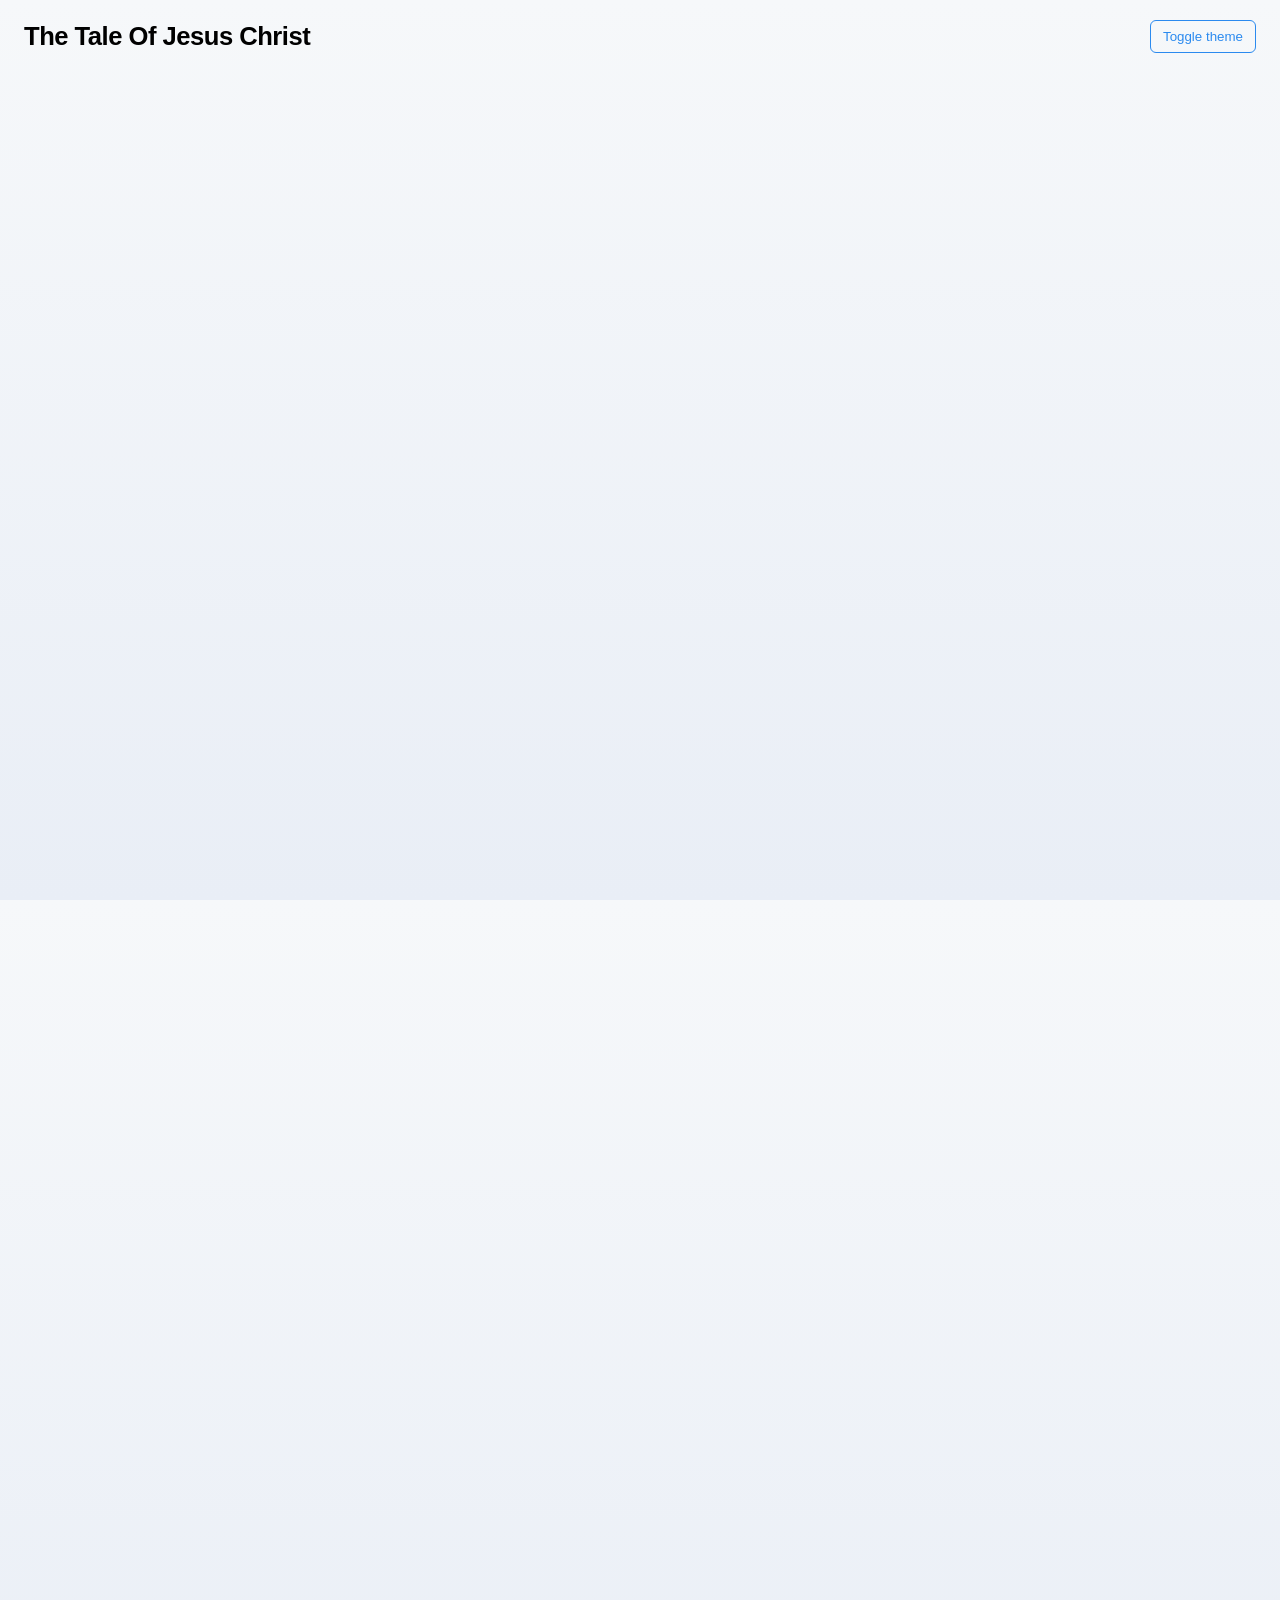
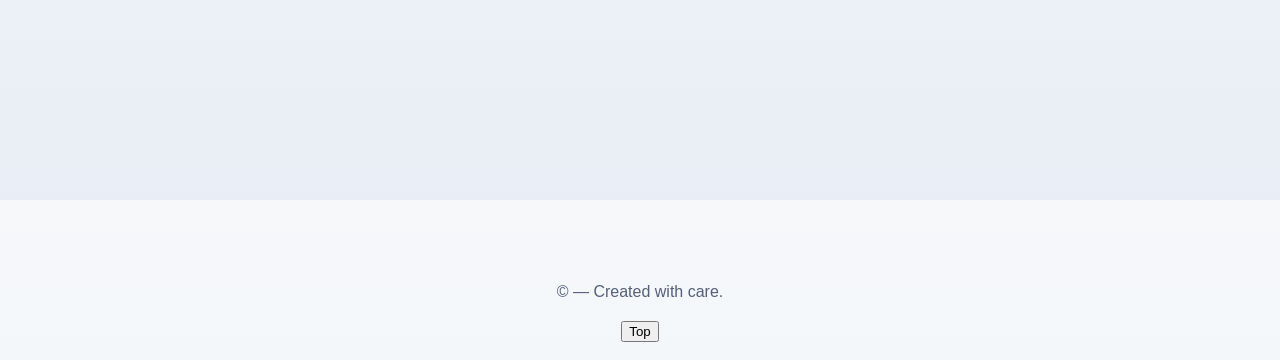
==== index.html @ 2598761e "Updated all files" ====
<!doctype html>
<html>
<head>
 <title>Jesus Christ</title>
 <meta charset="utf-8" />
 <meta http-equiv="Content-type" content="text/html; charset=utf-8" />
 <meta name="viewport" content="width=device-width, initial-scale=1" />
    <link rel="stylesheet" href="styles.css" />
    <script src="script.js" defer></script>

</head>
<style>
    #my-group {
        text-align:center;
    }
</style>
<body>    
<div class="site">
    <header class="site-header">
        <h1><b>The Tale Of Jesus Christ</b></h1>
        <div class="header-actions">
            <button id="theme-toggle" aria-pressed="false">Toggle theme</button>
    </header>
    <main class="container">

    <a id="top"></a>

    <h3><b>A few facts about our Lord and personal Saviour Jesus Christ</b></h3>

    <img class="hero" src="https://upload.wikimedia.org/wikipedia/commons/thumb/9/96/Bloch-SermonOnTheMount.jpg/600px-Bloch-SermonOnTheMount.jpg" alt="Sermon on the Mount painting" />
    <p><b> Jesus Christ of Nazareth,</b></p> 
        <p><i> was a 1st-century Jewish preacher and religious leader.
         He is the central figure of Christianity, the world's largest religion.Jesus is the incarnation of God the Son an awaited messiah,
        or Christ, a descendant from king David line that is prophesied in the Old Testament. 
        Virtually all modern scholars agree that Jesus existed historically.Accounts of Jesus's life are contained in the Gospels,
        especially the four canonical Gospels in the New Testament. Since the Enlightenment, academic research has yielded various views on the
        historical reliability of the Gospels and how closely they reflect the historical Jesus.</i></p>

        <h1><b>John 14:6</b></h1>
        <p><mark>I am the way the truth and the life,
             no one cometh to the father expect through me.</mark></p>

             <hr />

        <h3><b>About Jesus Christ</b></h3>
        
        <ul>
            <li><strong>Jesus</strong> was a real person who lived in first-century Judea.</li>
            <li>He was baptized by John the Baptist.</li>
            <li> He was regarded as the Messiah by his disciples.</li>
            <li> His ministry began around the age of 30.</li>

        </ul>

        <hr />

        <h3><b>Top three fact about Jesus</b></h3>

        <ol>
            <li>Born to a virgin.</li>
            <li>He was rejected so we can be accepted.</li>
            <li>He became weary that we may become rested.</li>

        </ol>

        <hr />

        <h3><b>Jesus closest friends</b></h3>

        <ul>
            <li><a href="http://127.0.0.1:5500/peter.html" target="_self">Peter</a></li>
            <li><a href="http://127.0.0.1:5500/Lazarus.html" target="_self">Lazarus</a></li>
            <li>John</li>
        </ul>

        <hr />

        <table>
             <tr><th>Name</th><th>Age</th><th>Gender</th></tr>
             <tr><td>Peter</td><td>60</td><td>M</td></tr>
             <tr><td>Lazarus</td><td>40</td><td>M</td></tr>
             <tr><td>John</td><td>94</td><td>M</td></tr>

        </table>

        <hr />

        <p>Want to know more...!!</p>

        <form class="learn-more" action="https://en.wikipedia.org/wiki/Jesus" method="get" target="_blank">
            <input type="submit" value="Learn more on Wikipedia" />
        </form>


        <div class="video-wrap">
            <iframe width="560" height="315" src="https://www.youtube.com/embed/2mgUPt2KI08?si=qDTOIeKYxM3SbyME" title="YouTube video player" frameborder="0" allow="accelerometer; autoplay; clipboard-write; encrypted-media; gyroscope; picture-in-picture; web-share" referrerpolicy="strict-origin-when-cross-origin" allowfullscreen></iframe>
        </div>

        <h2 class="thanks">Thanks for viewing this page.</h2>

    </main>

    <footer class="site-footer">
        <p>© <span id="year"></span> — Created with care.</p>
        <a class="back-top" href="#top"><button on click="displayResult()">Top</button></a>
    </footer>

</div>
</body>
</html>
---- styles.css ----
/* styles.css - simple modern styles with light/dark theme */
table,th,td,tr {
    border:1px solid black;
}

:root{
  --bg:#f6f8fa;
  --card:#ffffff;
  --text:black;
  --muted:#556078;
  --accent:#2b8aef;
  --radius:10px;
  --max-width:900px;
}
:root[data-theme='dark']{
  --bg:#0b1220;
  --card:#0f1724;
  --text:#e6eef8;
  --muted:#9fb3d6;
  --accent:#7fb4ff;
}
*{box-sizing:border-box}
html,body{height:100%}
body{
  margin:0;
  font-family: -apple-system, BlinkMacSystemFont, 'Segoe UI', Roboto, 'Helvetica Neue', Arial;
  background:linear-gradient(180deg,var(--bg),#e9eef6);
  color:var(--text);
  -webkit-font-smoothing:antialiased;
  -moz-osx-font-smoothing:grayscale;
  line-height:1.45;
}
.site{display:flex;flex-direction:column;min-height:100vh}
.container{max-width:var(--max-width);margin:28px auto;padding:24px;background:var(--card);border-radius:var(--radius);box-shadow:0 6px 18px rgba(11,37,73,0.08)}
.site-header{display:flex;align-items:center;justify-content:space-between;padding:18px 24px;background:transparent}
.site-header h1{margin:0;font-size:1.6rem;letter-spacing:-0.5px;}
.header-actions{display:flex;gap:8px;align-items:center}
#theme-toggle{background:transparent;border:1px solid var(--accent);color:var(--accent);padding:8px 12px;border-radius:6px;cursor:pointer}
#theme-toggle[aria-pressed='true']{background:var(--accent);color:white}
.hero{max-width:100%;height:auto;border-radius:8px;display:block;margin:12px 0}
h2,h3{color:var(--text)}
p{color:var(--muted)}
ul,ol{margin-left:1.2rem}
table{width:100%;border-collapse:collapse;margin-top:12px}
th,td{padding:10px;border-bottom:0px solid rgba(11,37,73,0.06);text-align:left}
th{background:transparent;color:var(--text)}
.learn-more input[type=submit],input[type=submit]{background:var(--accent);color:white;border:0;padding:10px 14px;border-radius:8px;cursor:pointer}
.video-wrap{margin:16px 0;max-width:100%;display:flex;justify-content:center}
.video-wrap iframe{width:100%;max-width:700px;height:400px;border-radius:8px}
.site-footer{margin-top:auto;padding:18px;text-align:center;color:var(--muted)}
.thanks{margin-top:16px}
/* responsive */
@media (max-width:720px){
  .container{margin:18px;padding:16px}
  .video-wrap iframe{height:220px}
}
/* small entrance animation */
.container{opacity:0;transform:translateY(8px);transition:opacity .45s ease,transform .45s ease}
body.is-ready .container{opacity:1;transform:none}

/* accessibility focus */
a:focus,button:focus,input:focus,textarea:focus{outline:3px solid rgba(43,138,239,0.18);outline-offset:2px}
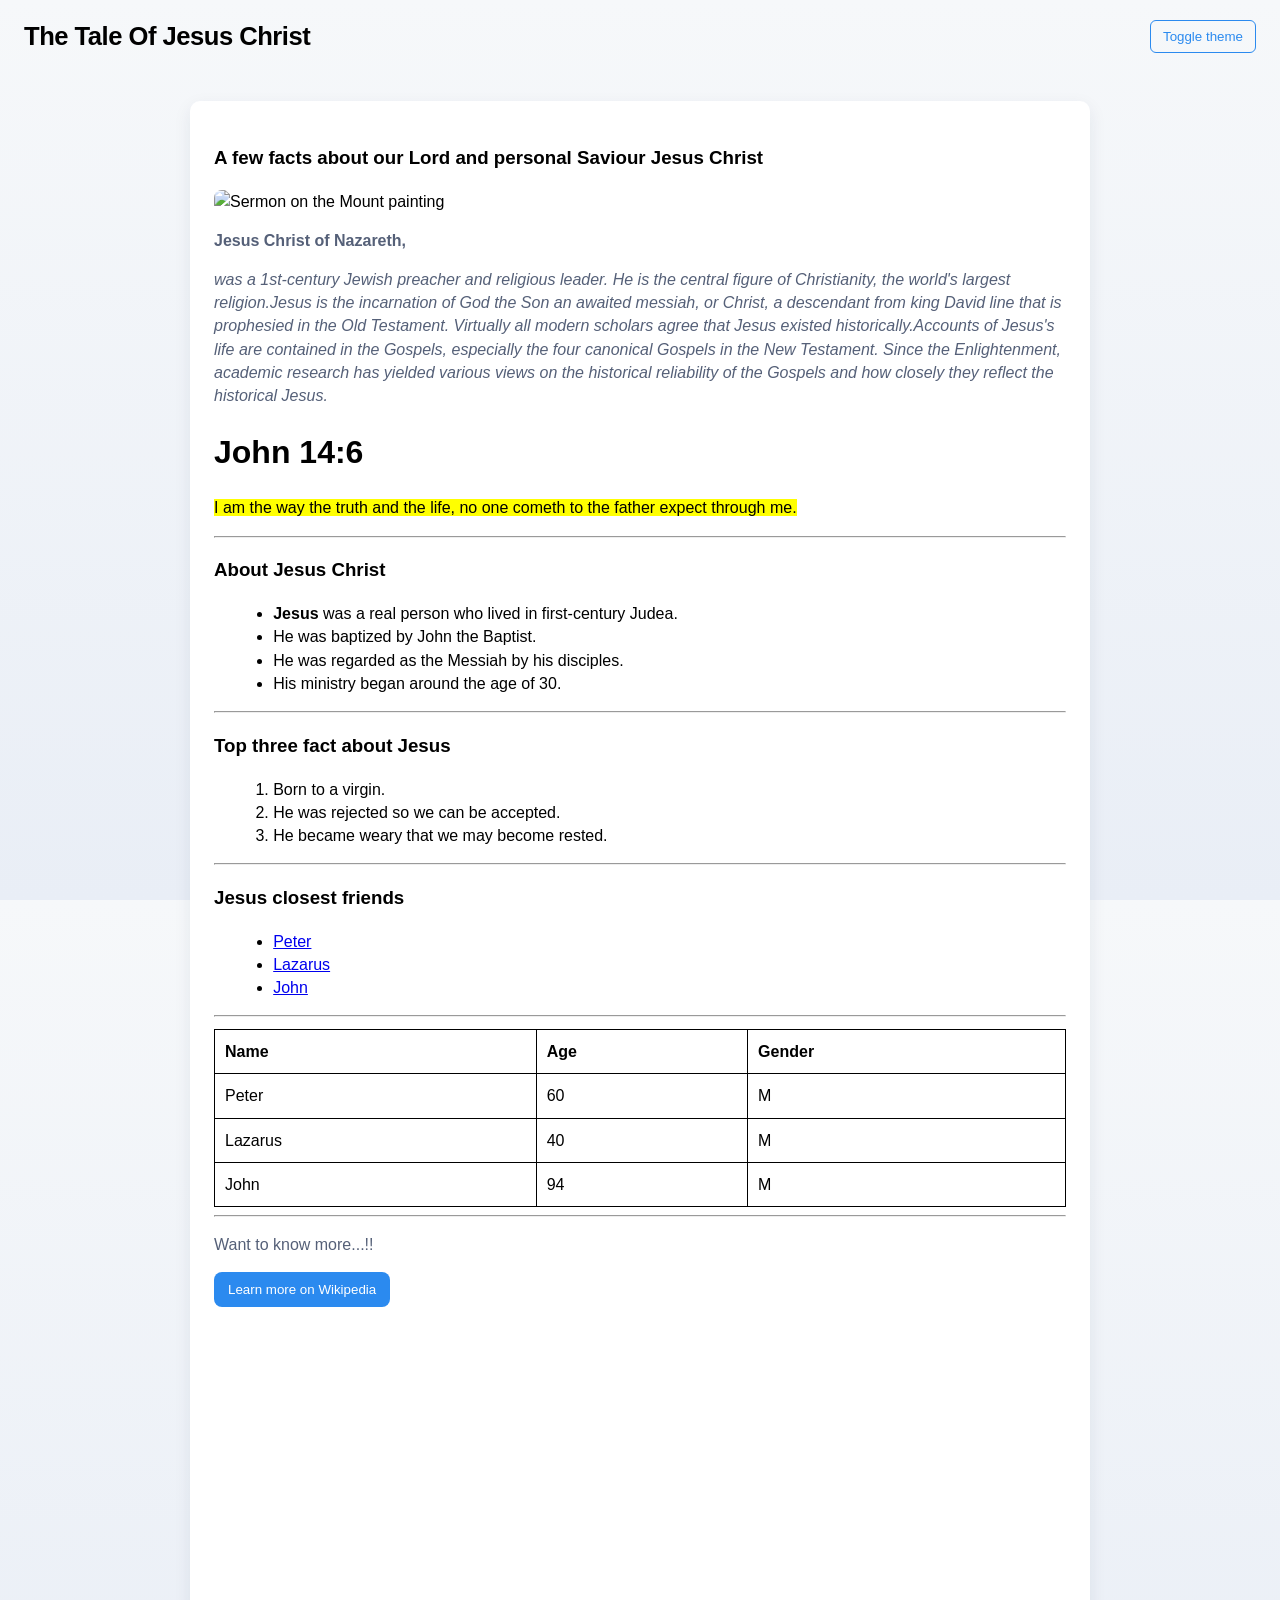
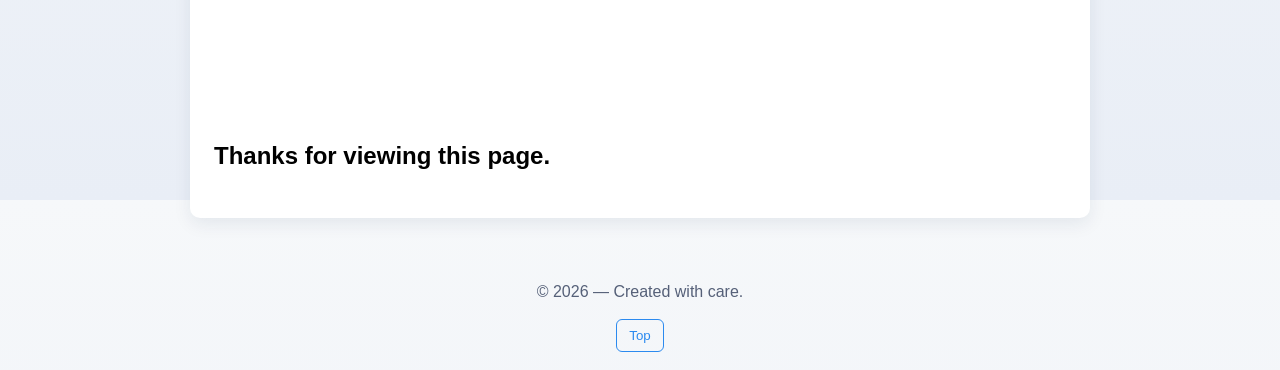
==== commit d0eff681: "Updated all files" ====
--- a/index.html
+++ b/index.html
@@ -5,8 +5,8 @@
  <meta charset="utf-8" />
  <meta http-equiv="Content-type" content="text/html; charset=utf-8" />
  <meta name="viewport" content="width=device-width, initial-scale=1" />
-    <link rel="stylesheet" href="styles.css" />
-    <script src="script.js" defer></script>
+    <link rel="stylesheet" href="css/styles.css" />
+    <script src="js/script.js" defer></script>
 
 </head>
 <style>
@@ -68,9 +68,9 @@
         <h3><b>Jesus closest friends</b></h3>
 
         <ul>
-            <li><a href="http://127.0.0.1:5500/peter.html" target="_self">Peter</a></li>
-            <li><a href="http://127.0.0.1:5500/Lazarus.html" target="_self">Lazarus</a></li>
-            <li>John</li>
+            <li><a href="/peter" target="_self">Peter</a></li>
+            <li><a href="/Lazarus" target="_self">Lazarus</a></li>
+            <li><a href="/john" target="_self">John</a></li>
         </ul>
 
         <hr />
@@ -102,7 +102,7 @@
 
     <footer class="site-footer">
         <p>© <span id="year"></span> — Created with care.</p>
-        <a class="back-top" href="#top"><button on click="displayResult()">Top</button></a>
+        <a class="back-top" href="#top"><button id="theme-toggle" aria-pressed="false" on click="displayResult()">Top</button></a>
     </footer>
 
 </div>
--- a/css/styles.css
+++ b/css/styles.css
@@ -0,0 +1,62 @@
+/* styles.css - simple modern styles with light/dark theme */
+table,th,td,tr {
+    border:1px solid black;
+}
+
+:root{
+  --bg:#f6f8fa;
+  --card:#ffffff;
+  --text:black;
+  --muted:#556078;
+  --accent:#2b8aef;
+  --radius:10px;
+  --max-width:900px;
+}
+:root[data-theme='dark']{
+  --bg:#0b1220;
+  --card:#0f1724;
+  --text:#e6eef8;
+  --muted:#9fb3d6;
+  --accent:#7fb4ff;
+}
+*{box-sizing:border-box}
+html,body{height:100%}
+body{
+  margin:0;
+  font-family: -apple-system, BlinkMacSystemFont, 'Segoe UI', Roboto, 'Helvetica Neue', Arial;
+  background:linear-gradient(180deg,var(--bg),#e9eef6);
+  color:var(--text);
+  -webkit-font-smoothing:antialiased;
+  -moz-osx-font-smoothing:grayscale;
+  line-height:1.45;
+}
+.site{display:flex;flex-direction:column;min-height:100vh}
+.container{max-width:var(--max-width);margin:28px auto;padding:24px;background:var(--card);border-radius:var(--radius);box-shadow:0 6px 18px rgba(11,37,73,0.08)}
+.site-header{display:flex;align-items:center;justify-content:space-between;padding:18px 24px;background:transparent}
+.site-header h1{margin:0;font-size:1.6rem;letter-spacing:-0.5px;}
+.header-actions{display:flex;gap:8px;align-items:center}
+#theme-toggle{background:transparent;border:1px solid var(--accent);color:var(--accent);padding:8px 12px;border-radius:6px;cursor:pointer}
+#theme-toggle[aria-pressed='true']{background:var(--accent);color:white}
+.hero{max-width:100%;height:auto;border-radius:8px;display:block;margin:12px 0}
+h2,h3{color:var(--text)}
+p{color:var(--muted)}
+ul,ol{margin-left:1.2rem}
+table{width:100%;border-collapse:collapse;margin-top:12px}
+th,td{padding:10px;border-bottom:0px solid rgba(11,37,73,0.06);text-align:left}
+th{background:transparent;color:var(--text)}
+.learn-more input[type=submit],input[type=submit]{background:var(--accent);color:white;border:0;padding:10px 14px;border-radius:8px;cursor:pointer}
+.video-wrap{margin:16px 0;max-width:100%;display:flex;justify-content:center}
+.video-wrap iframe{width:100%;max-width:700px;height:400px;border-radius:8px}
+.site-footer{margin-top:auto;padding:18px;text-align:center;color:var(--muted)}
+.thanks{margin-top:16px}
+/* responsive */
+@media (max-width:720px){
+  .container{margin:18px;padding:16px}
+  .video-wrap iframe{height:220px}
+}
+/* small entrance animation */
+.container{opacity:0;transform:translateY(8px);transition:opacity .45s ease,transform .45s ease}
+body.is-ready .container{opacity:1;transform:none}
+
+/* accessibility focus */
+a:focus,button:focus,input:focus,textarea:focus{outline:3px solid rgba(43,138,239,0.18);outline-offset:2px}
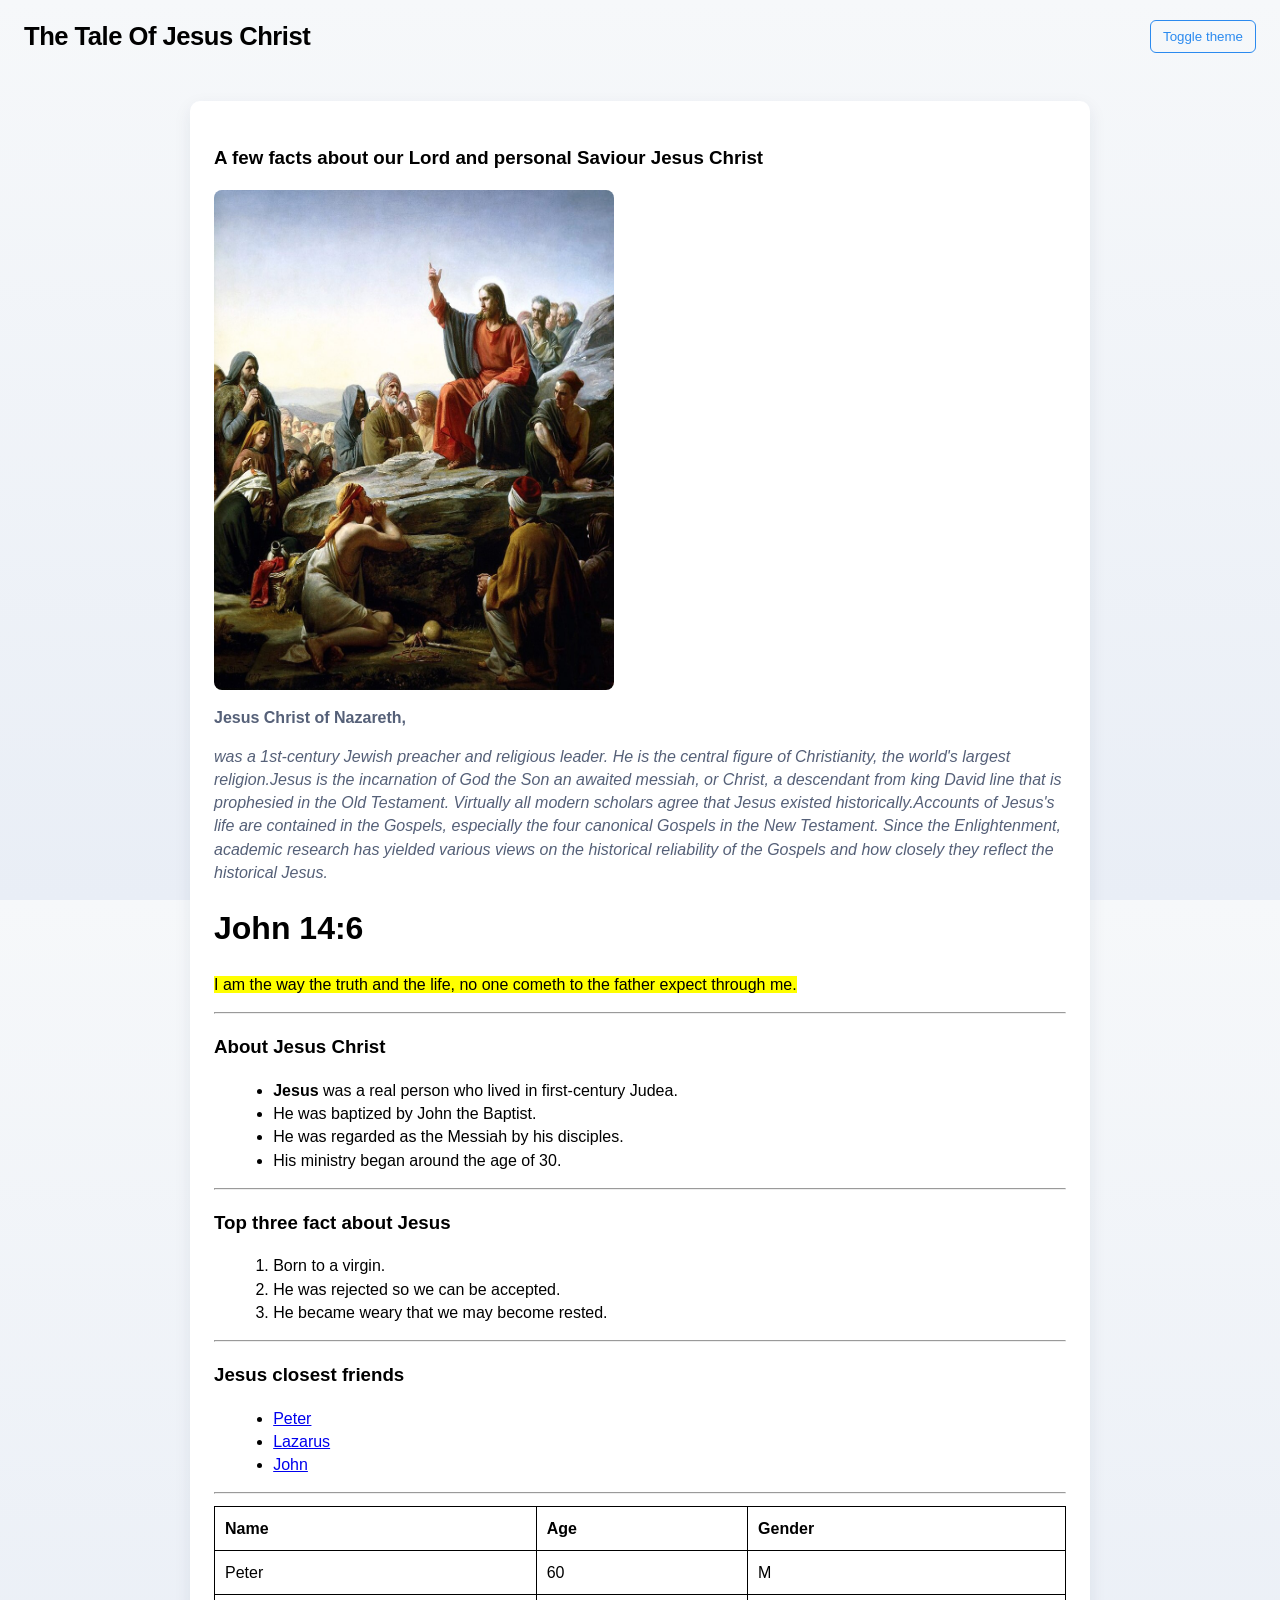
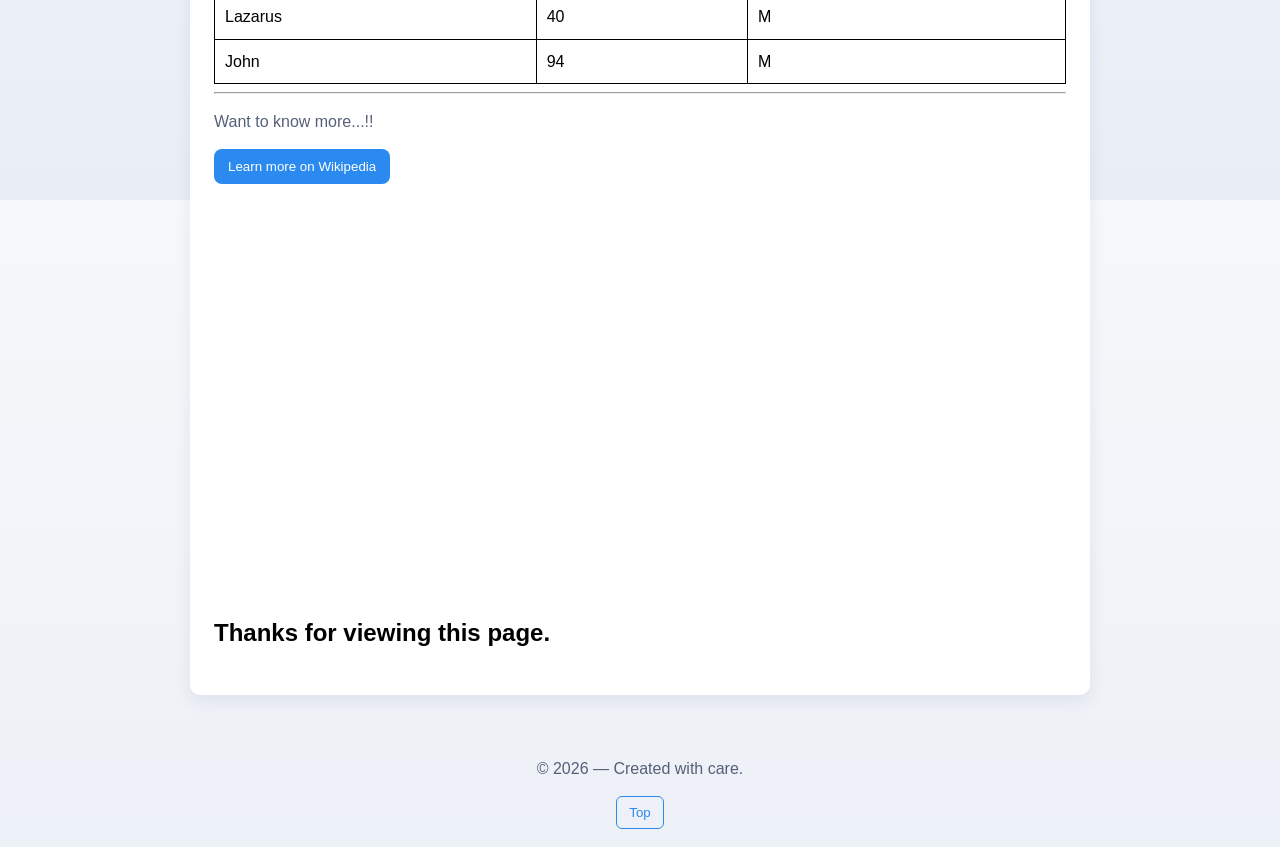
==== commit 2a06f9cd: "Update website files" ====
--- a/index.html
+++ b/index.html
@@ -1,110 +1,136 @@
 <!doctype html>
 <html>
-<head>
- <title>Jesus Christ</title>
- <meta charset="utf-8" />
- <meta http-equiv="Content-type" content="text/html; charset=utf-8" />
- <meta name="viewport" content="width=device-width, initial-scale=1" />
-    <link rel="stylesheet" href="css/styles.css" />
-    <script src="js/script.js" defer></script>
 
-</head>
-<style>
-    #my-group {
-        text-align:center;
-    }
-</style>
-<body>    
-<div class="site">
-    <header class="site-header">
-        <h1><b>The Tale Of Jesus Christ</b></h1>
-        <div class="header-actions">
-            <button id="theme-toggle" aria-pressed="false">Toggle theme</button>
-    </header>
-    <main class="container">
+    <head>
+        <title>Jesus Christ</title>
+        <meta charset="utf-8" />
+        <meta http-equiv="Content-type" content="text/html; charset=utf-8" />
+        <meta name="viewport" content="width=device-width, initial-scale=1" />
+        <link rel="stylesheet" href="css/styles.css" />
+        <script src="js/script.js" defer></script>
 
-    <a id="top"></a>
+    </head>
+    <style>
+        #my-group {
+            text-align: center;
+        }
+    </style>
 
-    <h3><b>A few facts about our Lord and personal Saviour Jesus Christ</b></h3>
+    <body>
+        <div class="site">
+            <header class="site-header">
+                <h1><b>The Tale Of Jesus Christ</b></h1>
+                <div class="header-actions">
+                    <button id="theme-toggle" aria-pressed="false">Toggle theme</button>
+            </header>
+            <main class="container">
 
-    <img class="hero" src="https://upload.wikimedia.org/wikipedia/commons/thumb/9/96/Bloch-SermonOnTheMount.jpg/600px-Bloch-SermonOnTheMount.jpg" alt="Sermon on the Mount painting" />
-    <p><b> Jesus Christ of Nazareth,</b></p> 
-        <p><i> was a 1st-century Jewish preacher and religious leader.
-         He is the central figure of Christianity, the world's largest religion.Jesus is the incarnation of God the Son an awaited messiah,
-        or Christ, a descendant from king David line that is prophesied in the Old Testament. 
-        Virtually all modern scholars agree that Jesus existed historically.Accounts of Jesus's life are contained in the Gospels,
-        especially the four canonical Gospels in the New Testament. Since the Enlightenment, academic research has yielded various views on the
-        historical reliability of the Gospels and how closely they reflect the historical Jesus.</i></p>
+                <a id="top"></a>
 
-        <h1><b>John 14:6</b></h1>
-        <p><mark>I am the way the truth and the life,
-             no one cometh to the father expect through me.</mark></p>
+                <h3><b>A few facts about our Lord and personal Saviour Jesus Christ</b></h3>
 
-             <hr />
+                <img class="hero" src="images/Bloch-SermonOnTheMount.jpg" alt="Sermon on the Mount painting" />
+                <p><b> Jesus Christ of Nazareth,</b></p>
+                <p><i> was a 1st-century Jewish preacher and religious leader.
+                        He is the central figure of Christianity, the world's largest religion.Jesus is the incarnation
+                        of God the Son an awaited messiah,
+                        or Christ, a descendant from king David line that is prophesied in the Old Testament.
+                        Virtually all modern scholars agree that Jesus existed historically.Accounts of Jesus's life are
+                        contained in the Gospels,
+                        especially the four canonical Gospels in the New Testament. Since the Enlightenment, academic
+                        research has yielded various views on the
+                        historical reliability of the Gospels and how closely they reflect the historical Jesus.</i></p>
 
-        <h3><b>About Jesus Christ</b></h3>
-        
-        <ul>
-            <li><strong>Jesus</strong> was a real person who lived in first-century Judea.</li>
-            <li>He was baptized by John the Baptist.</li>
-            <li> He was regarded as the Messiah by his disciples.</li>
-            <li> His ministry began around the age of 30.</li>
+                <h1><b>John 14:6</b></h1>
+                <p><mark>I am the way the truth and the life,
+                        no one cometh to the father expect through me.</mark></p>
 
-        </ul>
+                <hr />
 
-        <hr />
+                <h3><b>About Jesus Christ</b></h3>
 
-        <h3><b>Top three fact about Jesus</b></h3>
+                <ul>
+                    <li><strong>Jesus</strong> was a real person who lived in first-century Judea.</li>
+                    <li>He was baptized by John the Baptist.</li>
+                    <li> He was regarded as the Messiah by his disciples.</li>
+                    <li> His ministry began around the age of 30.</li>
 
-        <ol>
-            <li>Born to a virgin.</li>
-            <li>He was rejected so we can be accepted.</li>
-            <li>He became weary that we may become rested.</li>
+                </ul>
 
-        </ol>
+                <hr />
 
-        <hr />
+                <h3><b>Top three fact about Jesus</b></h3>
 
-        <h3><b>Jesus closest friends</b></h3>
+                <ol>
+                    <li>Born to a virgin.</li>
+                    <li>He was rejected so we can be accepted.</li>
+                    <li>He became weary that we may become rested.</li>
 
-        <ul>
-            <li><a href="/peter" target="_self">Peter</a></li>
-            <li><a href="/Lazarus" target="_self">Lazarus</a></li>
-            <li><a href="/john" target="_self">John</a></li>
-        </ul>
+                </ol>
 
-        <hr />
+                <hr />
 
-        <table>
-             <tr><th>Name</th><th>Age</th><th>Gender</th></tr>
-             <tr><td>Peter</td><td>60</td><td>M</td></tr>
-             <tr><td>Lazarus</td><td>40</td><td>M</td></tr>
-             <tr><td>John</td><td>94</td><td>M</td></tr>
+                <h3><b>Jesus closest friends</b></h3>
 
-        </table>
+                <ul>
+                    <li><a href="peter/index.html">Peter</a></li>
+                    <li><a href="lazarus/index.html">Lazarus</a></li>
+                    <li><a href="john/index.html">John</a></li>
+                </ul>
 
-        <hr />
+                <hr />
 
-        <p>Want to know more...!!</p>
+                <table>
+                    <tr>
+                        <th>Name</th>
+                        <th>Age</th>
+                        <th>Gender</th>
+                    </tr>
+                    <tr>
+                        <td>Peter</td>
+                        <td>60</td>
+                        <td>M</td>
+                    </tr>
+                    <tr>
+                        <td>Lazarus</td>
+                        <td>40</td>
+                        <td>M</td>
+                    </tr>
+                    <tr>
+                        <td>John</td>
+                        <td>94</td>
+                        <td>M</td>
+                    </tr>
 
-        <form class="learn-more" action="https://en.wikipedia.org/wiki/Jesus" method="get" target="_blank">
-            <input type="submit" value="Learn more on Wikipedia" />
-        </form>
+                </table>
+
+                <hr />
+
+                <p>Want to know more...!!</p>
+
+                <form class="learn-more" action="https://en.wikipedia.org/wiki/Jesus" method="get" target="_blank">
+                    <input type="submit" value="Learn more on Wikipedia" />
+                </form>
 
 
-        <div class="video-wrap">
-            <iframe width="560" height="315" src="https://www.youtube.com/embed/2mgUPt2KI08?si=qDTOIeKYxM3SbyME" title="YouTube video player" frameborder="0" allow="accelerometer; autoplay; clipboard-write; encrypted-media; gyroscope; picture-in-picture; web-share" referrerpolicy="strict-origin-when-cross-origin" allowfullscreen></iframe>
+                <div class="video-wrap">
+                    <iframe width="560" height="315" src="https://www.youtube.com/embed/2mgUPt2KI08?si=qDTOIeKYxM3SbyME"
+                        title="YouTube video player" frameborder="0"
+                        allow="accelerometer; autoplay; clipboard-write; encrypted-media; gyroscope; picture-in-picture; web-share"
+                        referrerpolicy="strict-origin-when-cross-origin" allowfullscreen></iframe>
+                </div>
+
+                <h2 class="thanks">Thanks for viewing this page.</h2>
+
+            </main>
+
+            <footer class="site-footer">
+                <p>© <span id="year"></span> — Created with care.</p>
+                <a class="back-top" href="#top"><button id="theme-toggle" aria-pressed="false" on
+                        click="displayResult()">Top</button></a>
+            </footer>
+
         </div>
+    </body>
 
-        <h2 class="thanks">Thanks for viewing this page.</h2>
-
-    </main>
-
-    <footer class="site-footer">
-        <p>© <span id="year"></span> — Created with care.</p>
-        <a class="back-top" href="#top"><button id="theme-toggle" aria-pressed="false" on click="displayResult()">Top</button></a>
-    </footer>
-
-</div>
-</body>
-</html>
+</html>
--- a/css/styles.css
+++ b/css/styles.css
@@ -37,7 +37,7 @@
 .header-actions{display:flex;gap:8px;align-items:center}
 #theme-toggle{background:transparent;border:1px solid var(--accent);color:var(--accent);padding:8px 12px;border-radius:6px;cursor:pointer}
 #theme-toggle[aria-pressed='true']{background:var(--accent);color:white}
-.hero{max-width:100%;height:auto;border-radius:8px;display:block;margin:12px 0}
+.hero{width:400px;height:500px;border-radius:8px;display:block;margin:12px 0}
 h2,h3{color:var(--text)}
 p{color:var(--muted)}
 ul,ol{margin-left:1.2rem}
